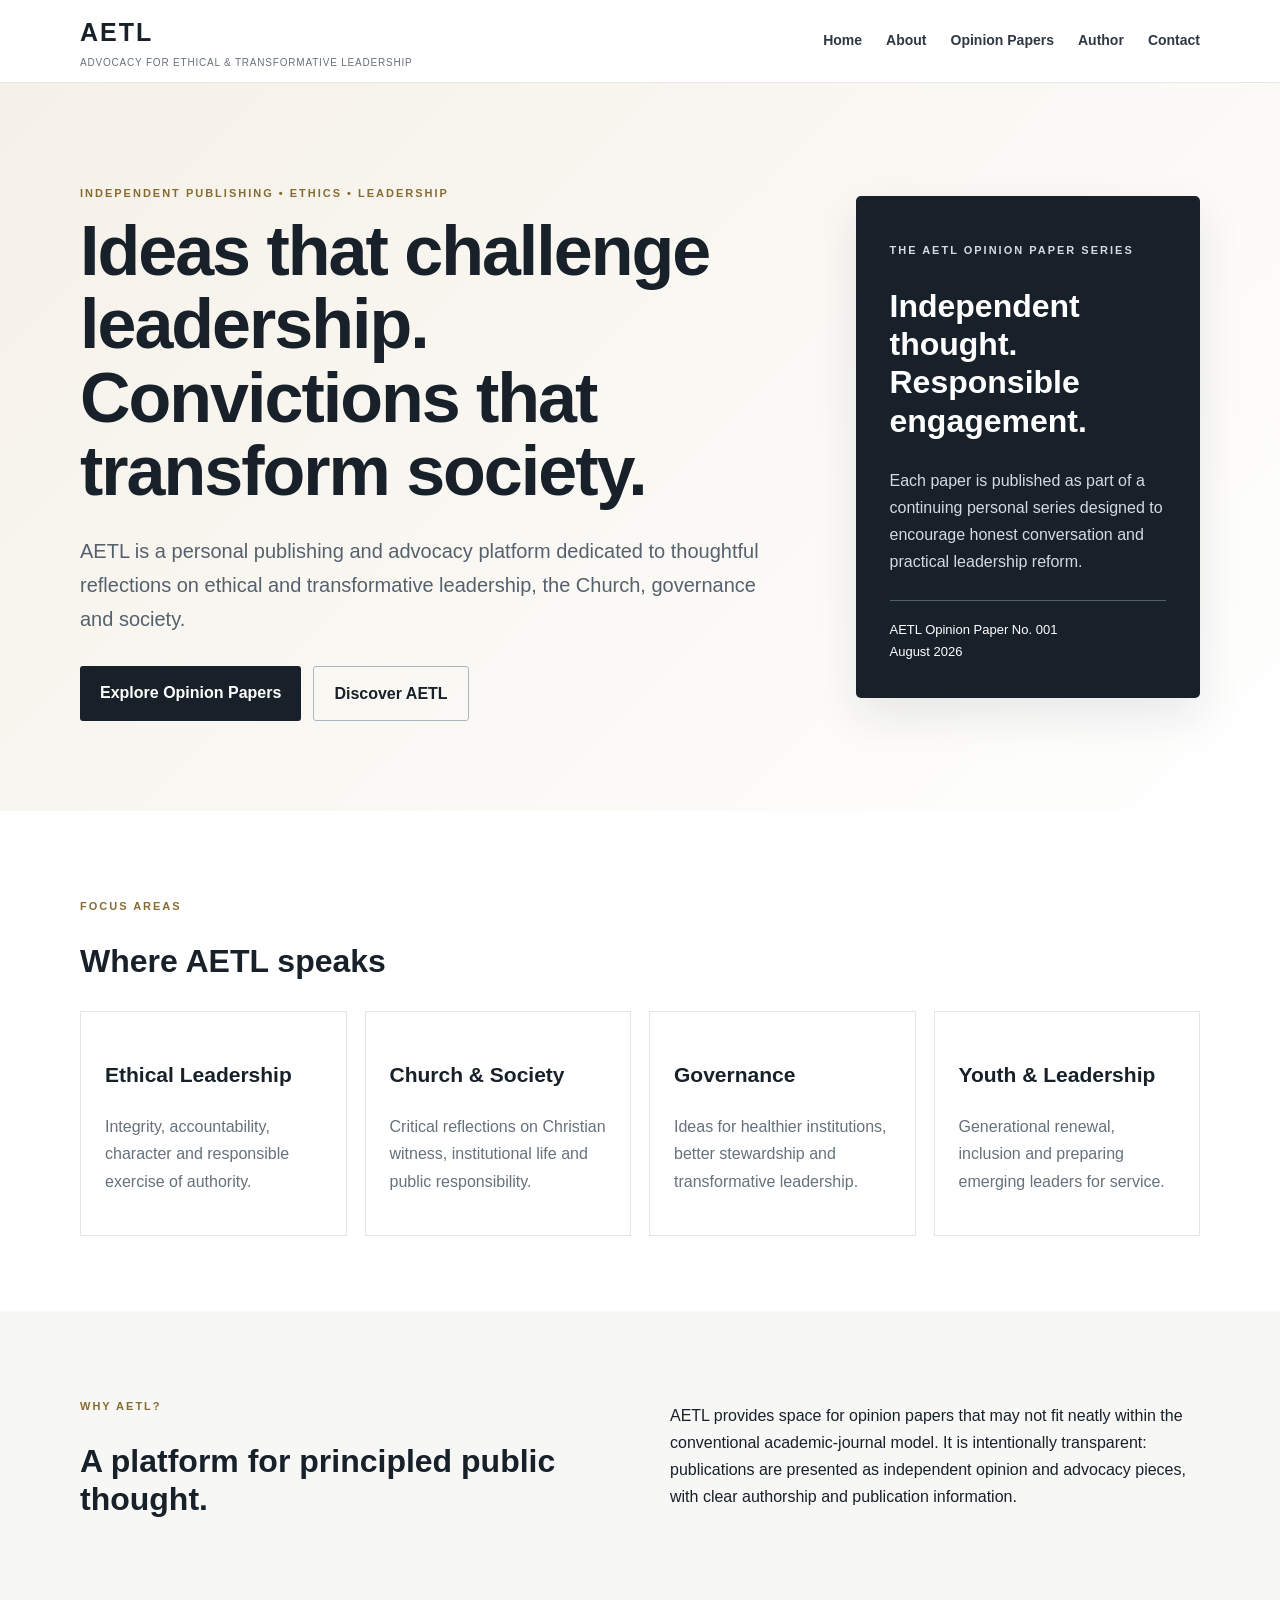
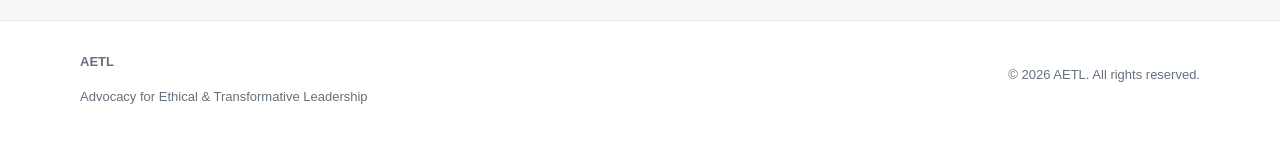
==== index.html @ b8b87477 "Add files via upload" ====
<!doctype html>
<html lang="en">
<head>
<meta charset="utf-8">
<meta name="viewport" content="width=device-width, initial-scale=1">
<title>AETL | Advocacy for Ethical and Transformative Leadership</title>
<meta name="description" content="AETL is an independent publishing and advocacy platform focused on ethical leadership, church and society, governance, and transformative public engagement.">
<link rel="stylesheet" href="style.css">
</head>
<body>
<header class="site-header">
  <div class="container nav">
    <a class="brand" href="index.html"><span>AETL</span><small>Advocacy for Ethical & Transformative Leadership</small></a>
    <nav>
      <a href="index.html">Home</a>
      <a href="about.html">About</a>
      <a href="opinion-papers.html">Opinion Papers</a>
      <a href="author.html">Author</a>
      <a href="contact.html">Contact</a>
    </nav>
  </div>
</header>

<main>
<section class="hero">
  <div class="container hero-grid">
    <div>
      <p class="eyebrow">INDEPENDENT PUBLISHING • ETHICS • LEADERSHIP</p>
      <h1>Ideas that challenge leadership. Convictions that transform society.</h1>
      <p class="lead">AETL is a personal publishing and advocacy platform dedicated to thoughtful reflections on ethical and transformative leadership, the Church, governance and society.</p>
      <div class="buttons">
        <a class="button" href="opinion-papers.html">Explore Opinion Papers</a>
        <a class="button secondary" href="about.html">Discover AETL</a>
      </div>
    </div>
    <aside class="feature-card">
      <p class="eyebrow">THE AETL OPINION PAPER SERIES</p>
      <h2>Independent thought. Responsible engagement.</h2>
      <p>Each paper is published as part of a continuing personal series designed to encourage honest conversation and practical leadership reform.</p>
      <div class="paper-meta">AETL Opinion Paper No. 001<br>August 2026</div>
    </aside>
  </div>
</section>

<section class="section">
<div class="container">
  <p class="eyebrow">FOCUS AREAS</p>
  <h2>Where AETL speaks</h2>
  <div class="cards">
    <article><h3>Ethical Leadership</h3><p>Integrity, accountability, character and responsible exercise of authority.</p></article>
    <article><h3>Church & Society</h3><p>Critical reflections on Christian witness, institutional life and public responsibility.</p></article>
    <article><h3>Governance</h3><p>Ideas for healthier institutions, better stewardship and transformative leadership.</p></article>
    <article><h3>Youth & Leadership</h3><p>Generational renewal, inclusion and preparing emerging leaders for service.</p></article>
  </div>
</div>
</section>

<section class="section alt">
<div class="container split">
  <div><p class="eyebrow">WHY AETL?</p><h2>A platform for principled public thought.</h2></div>
  <p>AETL provides space for opinion papers that may not fit neatly within the conventional academic-journal model. It is intentionally transparent: publications are presented as independent opinion and advocacy pieces, with clear authorship and publication information.</p>
</div>
</section>
</main>

<footer><div class="container footer-grid"><div><strong>AETL</strong><p>Advocacy for Ethical & Transformative Leadership</p></div><p>© 2026 AETL. All rights reserved.</p></div></footer>
</body>
</html>
---- style.css ----
*{box-sizing:border-box}body{margin:0;font-family:Inter,Arial,sans-serif;color:#18202a;background:#fff;line-height:1.7}.container{width:min(1120px,92%);margin:auto}.narrow{max-width:820px}.site-header{border-bottom:1px solid #e8e8e8;background:#fff}.nav{min-height:82px;display:flex;align-items:center;justify-content:space-between;gap:25px}.brand{color:#18202a;text-decoration:none;display:flex;flex-direction:column}.brand span{font-weight:900;font-size:25px;letter-spacing:2px}.brand small{font-size:10px;letter-spacing:.8px;text-transform:uppercase;color:#68717c}nav{display:flex;gap:24px;flex-wrap:wrap}nav a{color:#303943;text-decoration:none;font-size:14px;font-weight:700}.hero{padding:90px 0;background:linear-gradient(135deg,#f5f1e8,#fff)}.hero-grid{display:grid;grid-template-columns:1.35fr .65fr;gap:60px;align-items:center}h1{font-size:clamp(42px,6vw,70px);line-height:1.05;margin:12px 0 25px;letter-spacing:-2px}h2{font-size:32px;line-height:1.2}h3{font-size:21px}.lead{font-size:20px;color:#56616d;max-width:700px}.eyebrow{font-size:11px;font-weight:900;letter-spacing:2px;color:#866b32}.buttons{display:flex;gap:12px;margin-top:30px;flex-wrap:wrap}.button{display:inline-block;padding:13px 20px;background:#18202a;color:#fff;text-decoration:none;font-weight:800;border-radius:3px}.button.secondary{background:transparent;color:#18202a;border:1px solid #aeb5bc}.feature-card{background:#18202a;color:white;padding:34px;border-radius:5px;box-shadow:0 18px 45px #18202a18}.feature-card p{color:#d4dae0}.paper-meta{border-top:1px solid #52606d;padding-top:18px;margin-top:25px;font-size:13px}.section{padding:75px 0}.alt{background:#f7f7f5}.cards{display:grid;grid-template-columns:repeat(4,1fr);gap:18px;margin-top:30px}.cards article{border:1px solid #e4e5e6;padding:24px;background:white}.cards p{color:#66717c}.split{display:grid;grid-template-columns:1fr 1fr;gap:60px}.page{padding:75px 0;min-height:65vh}.paper-list article{border-top:2px solid #18202a;padding:28px 0}.paper-list span,.byline{color:#69737d;font-size:14px}.paper-list a{color:#18202a;font-weight:800}.notice{padding:20px;background:#f5f1e8;border-left:4px solid #866b32;margin:30px 0}footer{border-top:1px solid #e8e8e8;padding:30px 0;color:#66717c;font-size:13px}.footer-grid{display:flex;justify-content:space-between;gap:20px}@media(max-width:800px){.nav{align-items:flex-start;padding:18px 0;flex-direction:column}.hero-grid,.split{grid-template-columns:1fr}.cards{grid-template-columns:1fr 1fr}.hero{padding:60px 0}}@media(max-width:500px){.cards{grid-template-columns:1fr}nav{gap:12px}.footer-grid{flex-direction:column}}
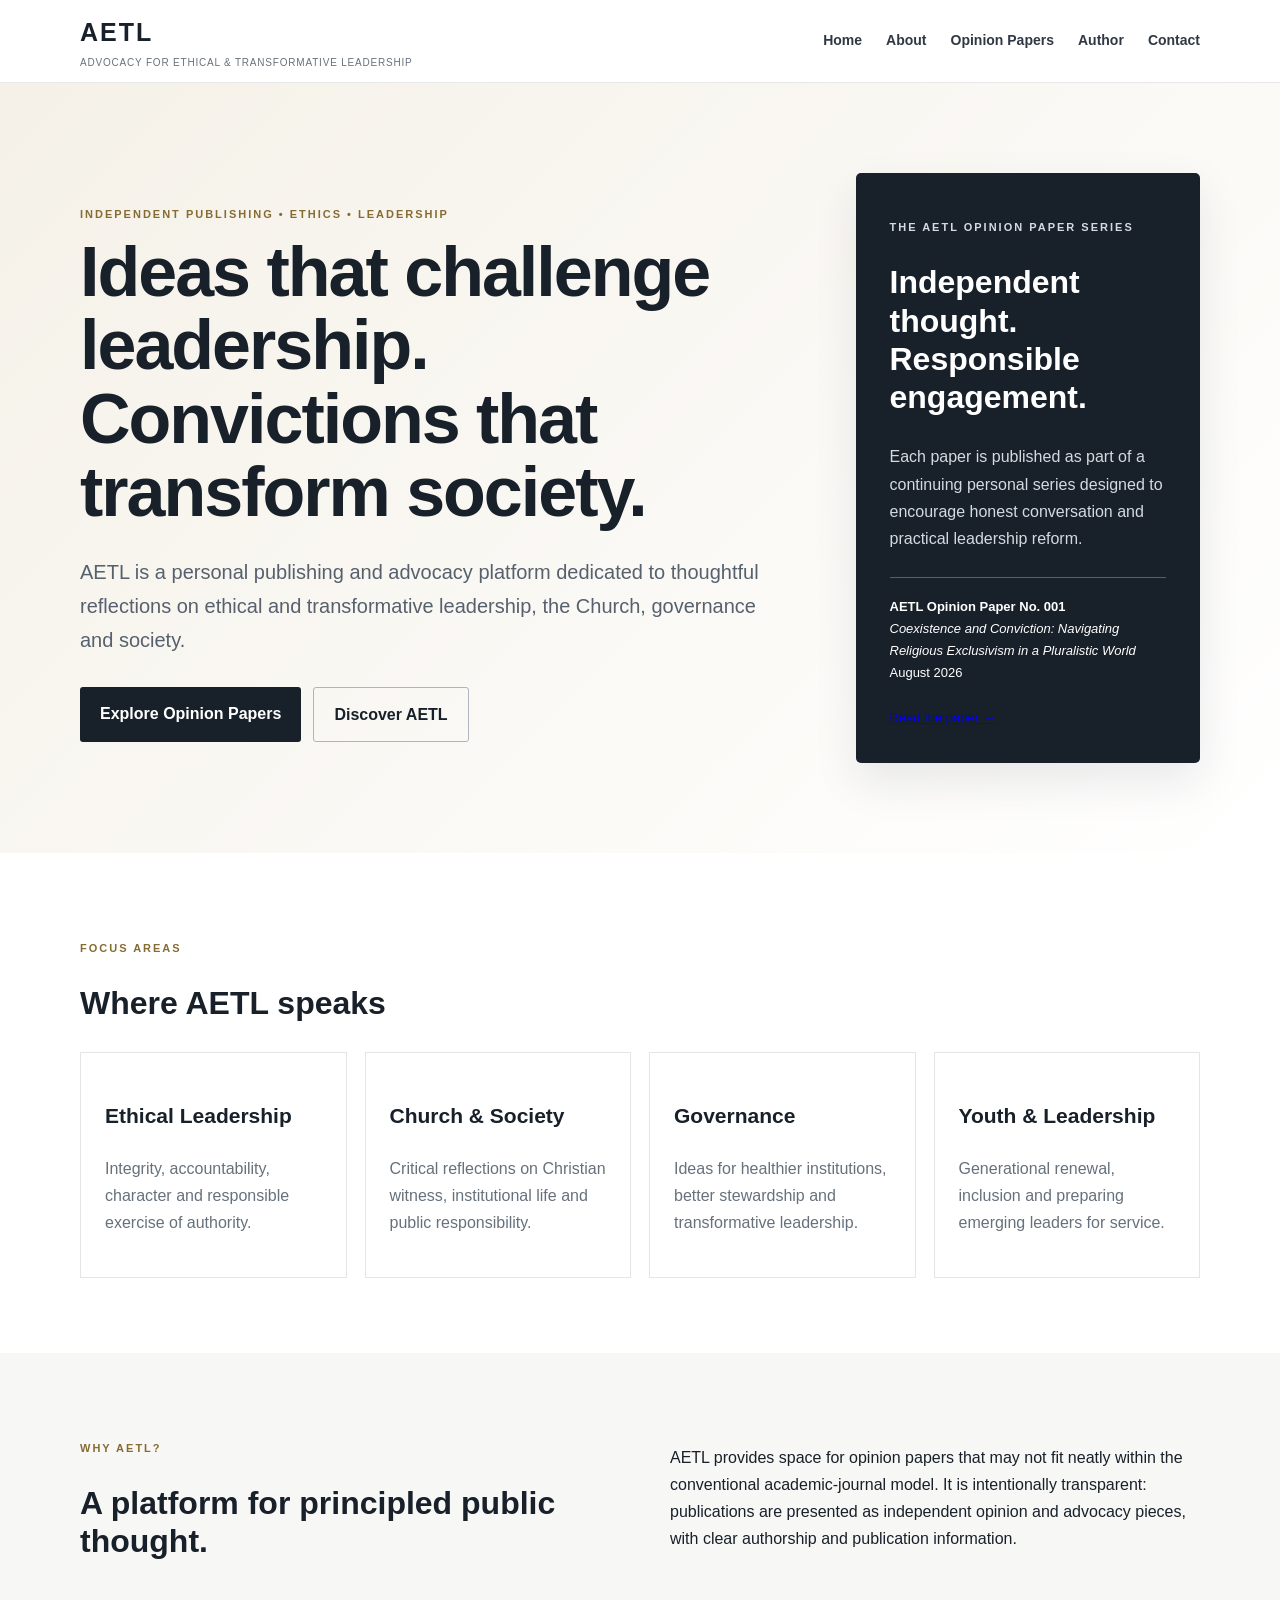
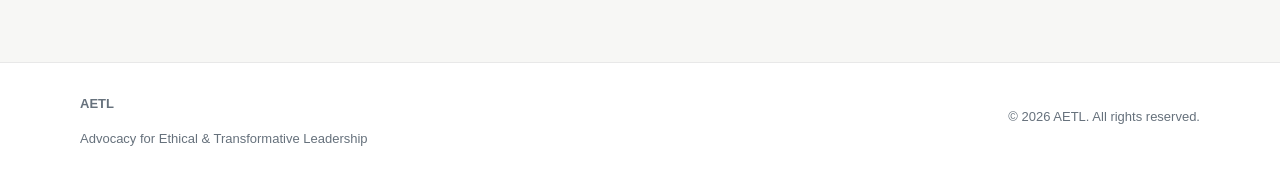
==== commit 4c8c7932: "Improve Paper 001 homepage presentation" ====
--- a/index.html
+++ b/index.html
@@ -1,6 +1,7 @@
 <!doctype html>
 <html lang="en">
 <head>
+<meta name="google-site-verification" content="nyeevUF6Vdu26sVC41Z0a72Zdcj6ioMdL7amRbReAKM" />
 <meta charset="utf-8">
 <meta name="viewport" content="width=device-width, initial-scale=1">
 <title>AETL | Advocacy for Ethical and Transformative Leadership</title>
@@ -37,7 +38,13 @@
       <p class="eyebrow">THE AETL OPINION PAPER SERIES</p>
       <h2>Independent thought. Responsible engagement.</h2>
       <p>Each paper is published as part of a continuing personal series designed to encourage honest conversation and practical leadership reform.</p>
-      <div class="paper-meta">AETL Opinion Paper No. 001<br>August 2026</div>
+      <div class="paper-meta">
+  <strong>AETL Opinion Paper No. 001</strong><br>
+  <em>Coexistence and Conviction: Navigating Religious Exclusivism in a Pluralistic World</em><br>
+  August 2026
+  <br><br>
+  <a href="paper-001">Read the paper →</a>
+</div>
     </aside>
   </div>
 </section>
@@ -65,4 +72,4 @@
 
 <footer><div class="container footer-grid"><div><strong>AETL</strong><p>Advocacy for Ethical & Transformative Leadership</p></div><p>© 2026 AETL. All rights reserved.</p></div></footer>
 </body>
-</html>+</html>
--- a/style.css
+++ b/style.css
@@ -1 +1,68 @@
 *{box-sizing:border-box}body{margin:0;font-family:Inter,Arial,sans-serif;color:#18202a;background:#fff;line-height:1.7}.container{width:min(1120px,92%);margin:auto}.narrow{max-width:820px}.site-header{border-bottom:1px solid #e8e8e8;background:#fff}.nav{min-height:82px;display:flex;align-items:center;justify-content:space-between;gap:25px}.brand{color:#18202a;text-decoration:none;display:flex;flex-direction:column}.brand span{font-weight:900;font-size:25px;letter-spacing:2px}.brand small{font-size:10px;letter-spacing:.8px;text-transform:uppercase;color:#68717c}nav{display:flex;gap:24px;flex-wrap:wrap}nav a{color:#303943;text-decoration:none;font-size:14px;font-weight:700}.hero{padding:90px 0;background:linear-gradient(135deg,#f5f1e8,#fff)}.hero-grid{display:grid;grid-template-columns:1.35fr .65fr;gap:60px;align-items:center}h1{font-size:clamp(42px,6vw,70px);line-height:1.05;margin:12px 0 25px;letter-spacing:-2px}h2{font-size:32px;line-height:1.2}h3{font-size:21px}.lead{font-size:20px;color:#56616d;max-width:700px}.eyebrow{font-size:11px;font-weight:900;letter-spacing:2px;color:#866b32}.buttons{display:flex;gap:12px;margin-top:30px;flex-wrap:wrap}.button{display:inline-block;padding:13px 20px;background:#18202a;color:#fff;text-decoration:none;font-weight:800;border-radius:3px}.button.secondary{background:transparent;color:#18202a;border:1px solid #aeb5bc}.feature-card{background:#18202a;color:white;padding:34px;border-radius:5px;box-shadow:0 18px 45px #18202a18}.feature-card p{color:#d4dae0}.paper-meta{border-top:1px solid #52606d;padding-top:18px;margin-top:25px;font-size:13px}.section{padding:75px 0}.alt{background:#f7f7f5}.cards{display:grid;grid-template-columns:repeat(4,1fr);gap:18px;margin-top:30px}.cards article{border:1px solid #e4e5e6;padding:24px;background:white}.cards p{color:#66717c}.split{display:grid;grid-template-columns:1fr 1fr;gap:60px}.page{padding:75px 0;min-height:65vh}.paper-list article{border-top:2px solid #18202a;padding:28px 0}.paper-list span,.byline{color:#69737d;font-size:14px}.paper-list a{color:#18202a;font-weight:800}.notice{padding:20px;background:#f5f1e8;border-left:4px solid #866b32;margin:30px 0}footer{border-top:1px solid #e8e8e8;padding:30px 0;color:#66717c;font-size:13px}.footer-grid{display:flex;justify-content:space-between;gap:20px}@media(max-width:800px){.nav{align-items:flex-start;padding:18px 0;flex-direction:column}.hero-grid,.split{grid-template-columns:1fr}.cards{grid-template-columns:1fr 1fr}.hero{padding:60px 0}}@media(max-width:500px){.cards{grid-template-columns:1fr}nav{gap:12px}.footer-grid{flex-direction:column}}
+/* FAQ and Share Tools */
+
+.paper-tools {
+  margin-top: 50px;
+  padding-top: 30px;
+  border-top: 1px solid #ddd;
+}
+
+.paper-tools h2 {
+  margin-bottom: 20px;
+}
+
+.paper-tools details {
+  border-bottom: 1px solid #ddd;
+  padding: 15px 0;
+}
+
+.paper-tools summary {
+  cursor: pointer;
+  font-weight: 600;
+  font-size: 1rem;
+}
+
+.paper-tools details p {
+  margin: 12px 0 0;
+  line-height: 1.7;
+}
+
+.share-box {
+  margin-top: 35px;
+  padding: 25px;
+  border: 1px solid #ddd;
+  border-radius: 8px;
+}
+
+.share-box h2 {
+  margin-top: 0;
+}
+
+.share-box button {
+  padding: 10px 18px;
+  margin: 5px 8px 5px 0;
+  border: none;
+  border-radius: 5px;
+  cursor: pointer;
+  font-size: 0.95rem;
+}
+
+#share-menu {
+  display: flex;
+  flex-wrap: wrap;
+  gap: 10px;
+}
+
+#share-menu a {
+  display: inline-block;
+  padding: 9px 15px;
+  border: 1px solid #ddd;
+  border-radius: 5px;
+  text-decoration: none;
+  cursor: pointer;
+}
+
+#copy-message {
+  margin-top: 12px;
+  font-size: 0.9rem;
+}
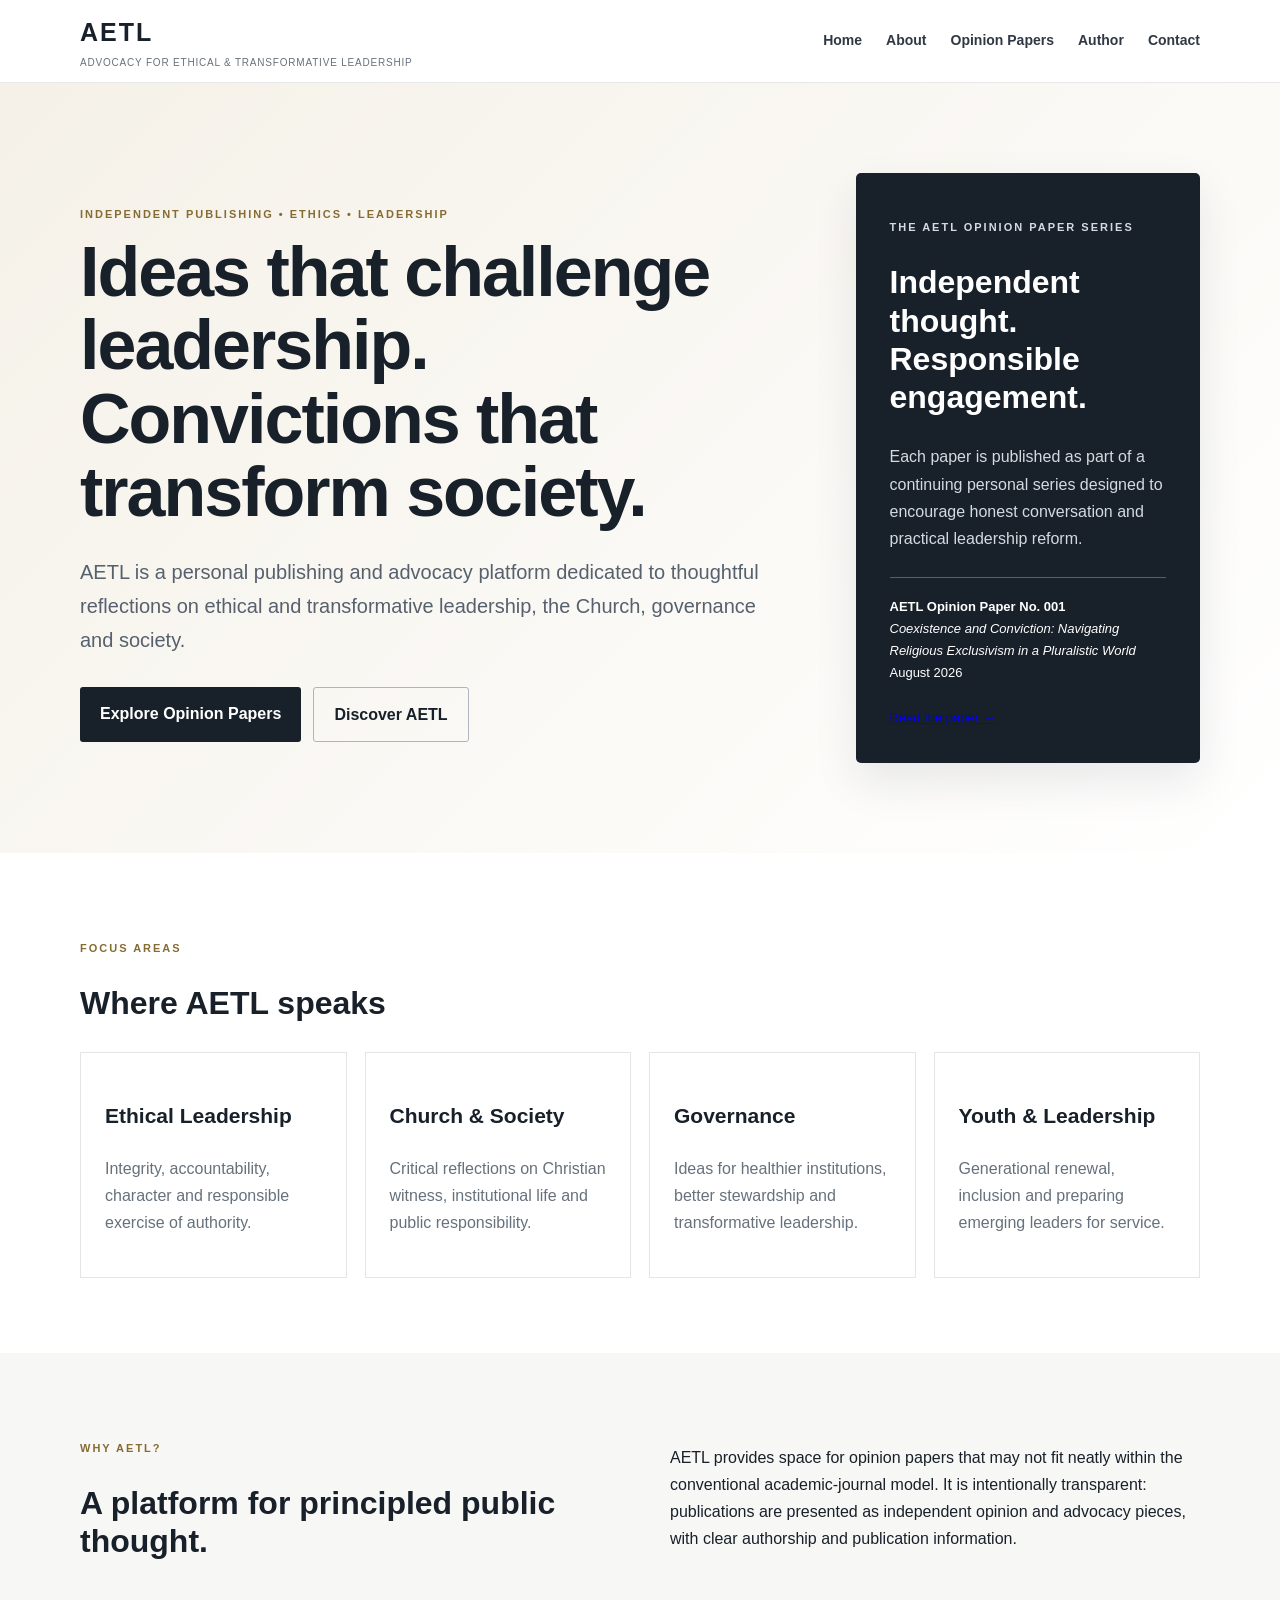
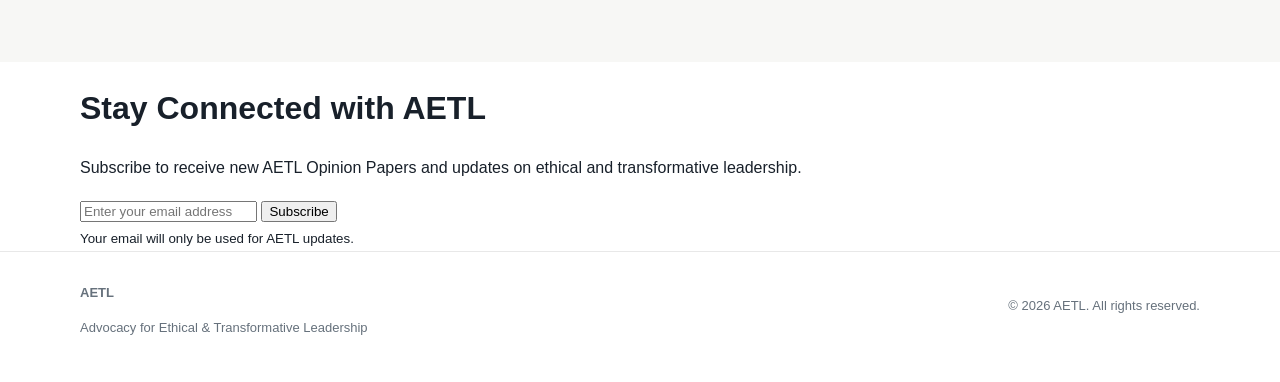
==== commit 40b850ac: "Update index.html" ====
--- a/index.html
+++ b/index.html
@@ -70,6 +70,53 @@
 </section>
 </main>
 
-<footer><div class="container footer-grid"><div><strong>AETL</strong><p>Advocacy for Ethical & Transformative Leadership</p></div><p>© 2026 AETL. All rights reserved.</p></div></footer>
+<section class="subscribe-section">
+  <div class="container">
+    <h2>Stay Connected with AETL</h2>
+
+    <p>
+      Subscribe to receive new AETL Opinion Papers and updates on ethical
+      and transformative leadership.
+    </p>
+
+    <form
+      name="aetl-subscribe"
+      method="POST"
+      data-netlify="true"
+      data-netlify-honeypot="bot-field"
+    >
+      <input type="hidden" name="form-name" value="aetl-subscribe">
+
+      <p style="display:none;">
+        <label>
+          Don’t fill this out:
+          <input name="bot-field">
+        </label>
+      </p>
+
+      <input
+        type="email"
+        name="email"
+        placeholder="Enter your email address"
+        required
+      >
+
+      <button type="submit">Subscribe</button>
+    </form>
+
+    <small>Your email will only be used for AETL updates.</small>
+  </div>
+</section>
+
+<footer>
+  <div class="container footer-grid">
+    <div>
+      <strong>AETL</strong>
+      <p>Advocacy for Ethical & Transformative Leadership</p>
+    </div>
+    <p>© 2026 AETL. All rights reserved.</p>
+  </div>
+</footer>
+
 </body>
 </html>
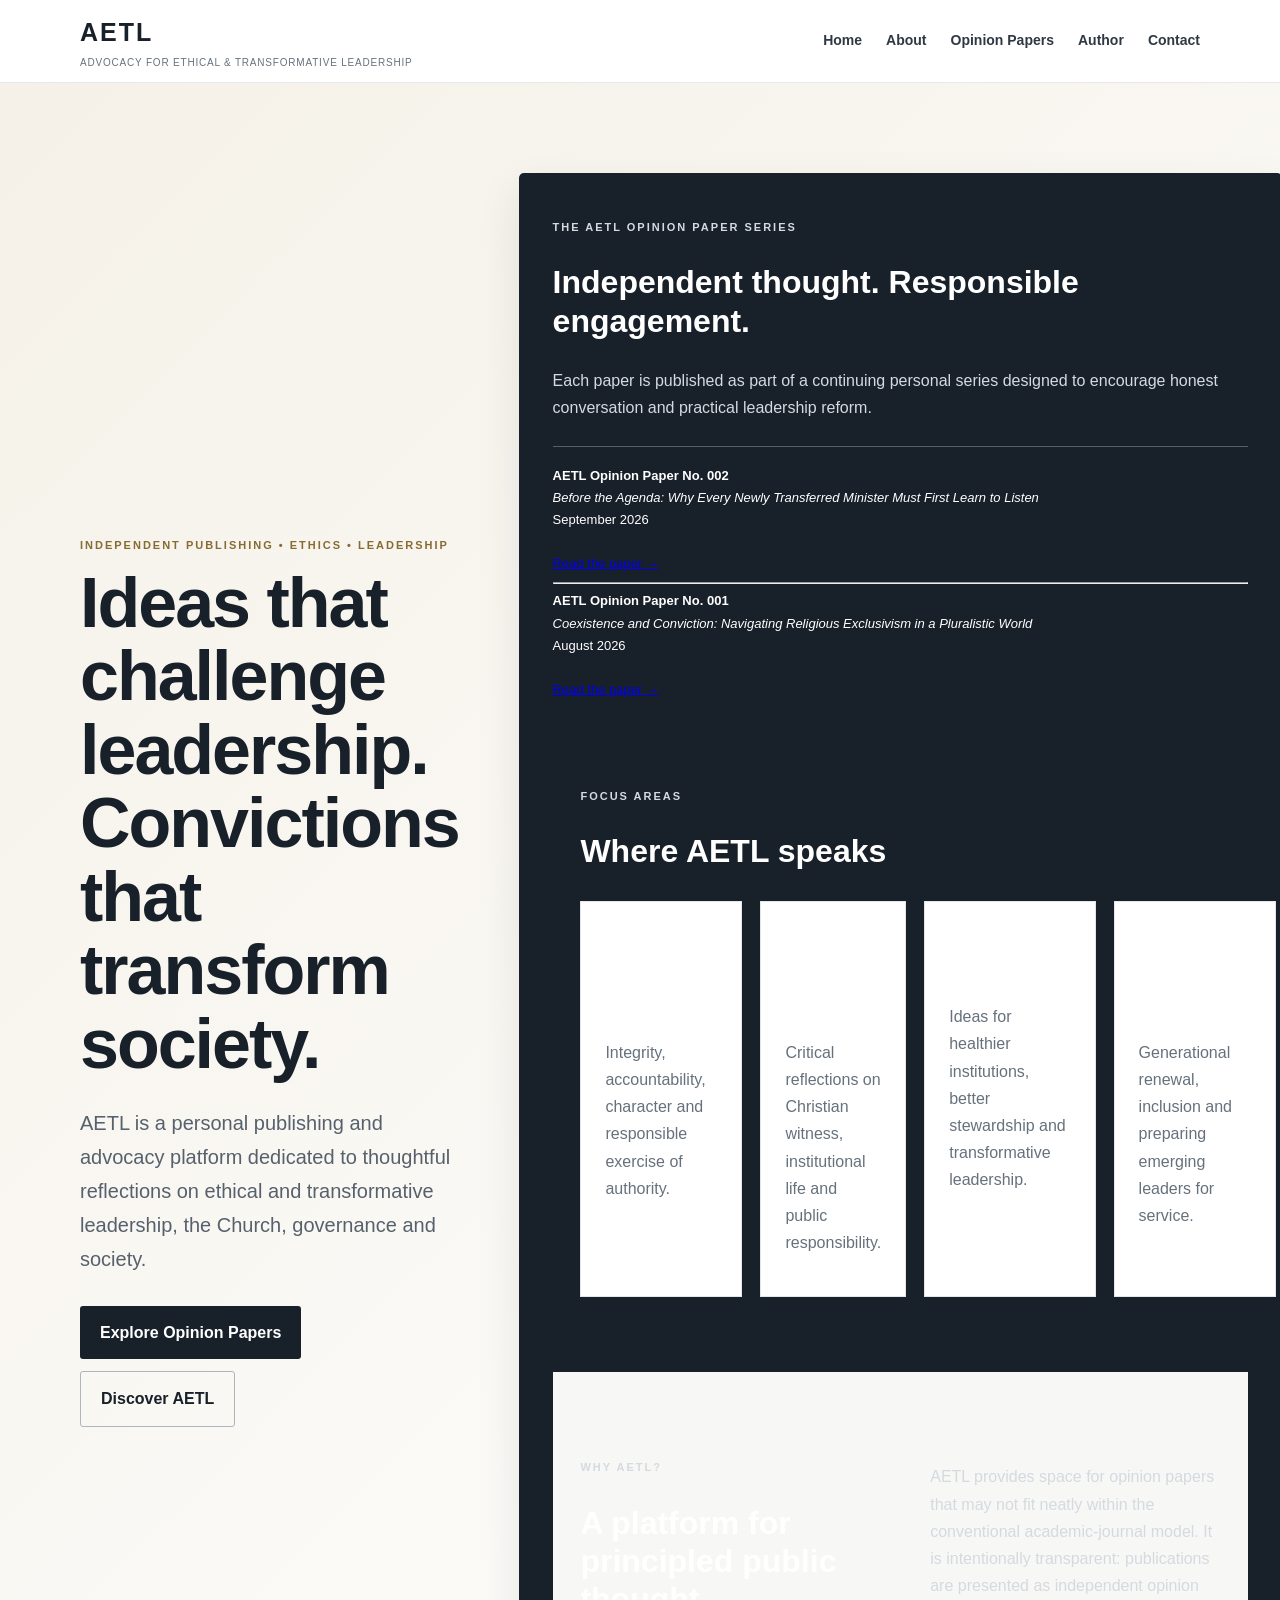
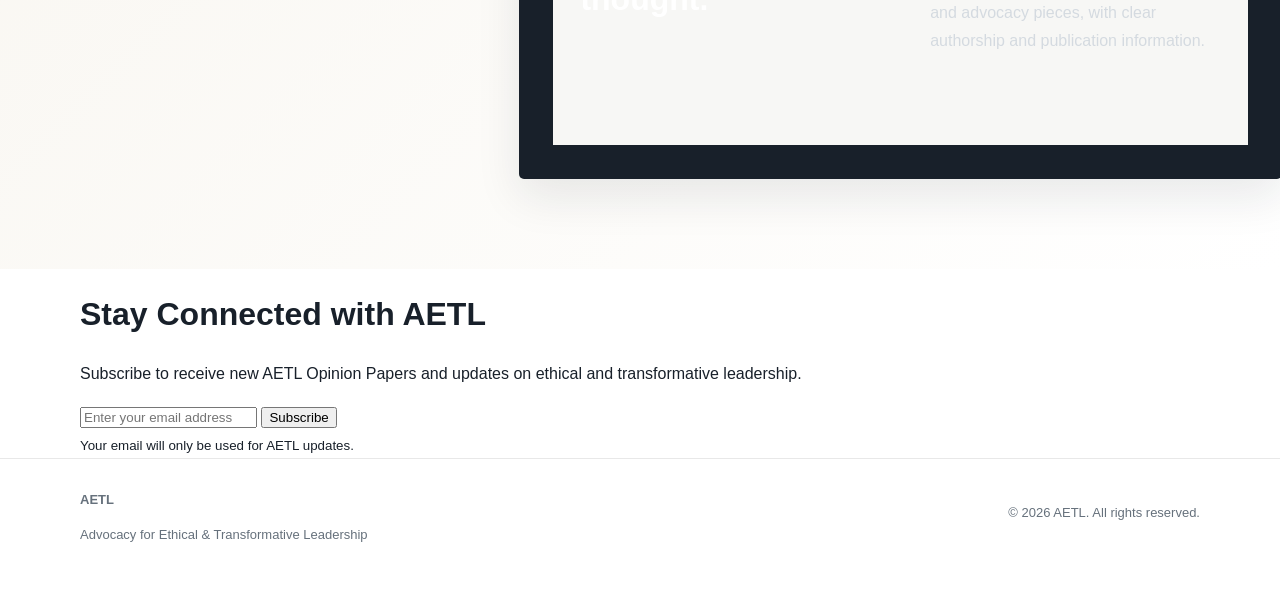
==== commit 44a15a38: "Add Paper 002 to homepage opinion series" ====
--- a/index.html
+++ b/index.html
@@ -39,15 +39,22 @@
       <h2>Independent thought. Responsible engagement.</h2>
       <p>Each paper is published as part of a continuing personal series designed to encourage honest conversation and practical leadership reform.</p>
       <div class="paper-meta">
+
+  <strong>AETL Opinion Paper No. 002</strong><br>
+  <em>Before the Agenda: Why Every Newly Transferred Minister Must First Learn to Listen</em><br>
+  September 2026
+  <br><br>
+  <a href="/paper-002">Read the paper →</a>
+
+  <hr>
+
   <strong>AETL Opinion Paper No. 001</strong><br>
   <em>Coexistence and Conviction: Navigating Religious Exclusivism in a Pluralistic World</em><br>
   August 2026
   <br><br>
-  <a href="paper-001">Read the paper →</a>
+  <a href="/paper-001">Read the paper →</a>
+
 </div>
-    </aside>
-  </div>
-</section>
 
 <section class="section">
 <div class="container">
